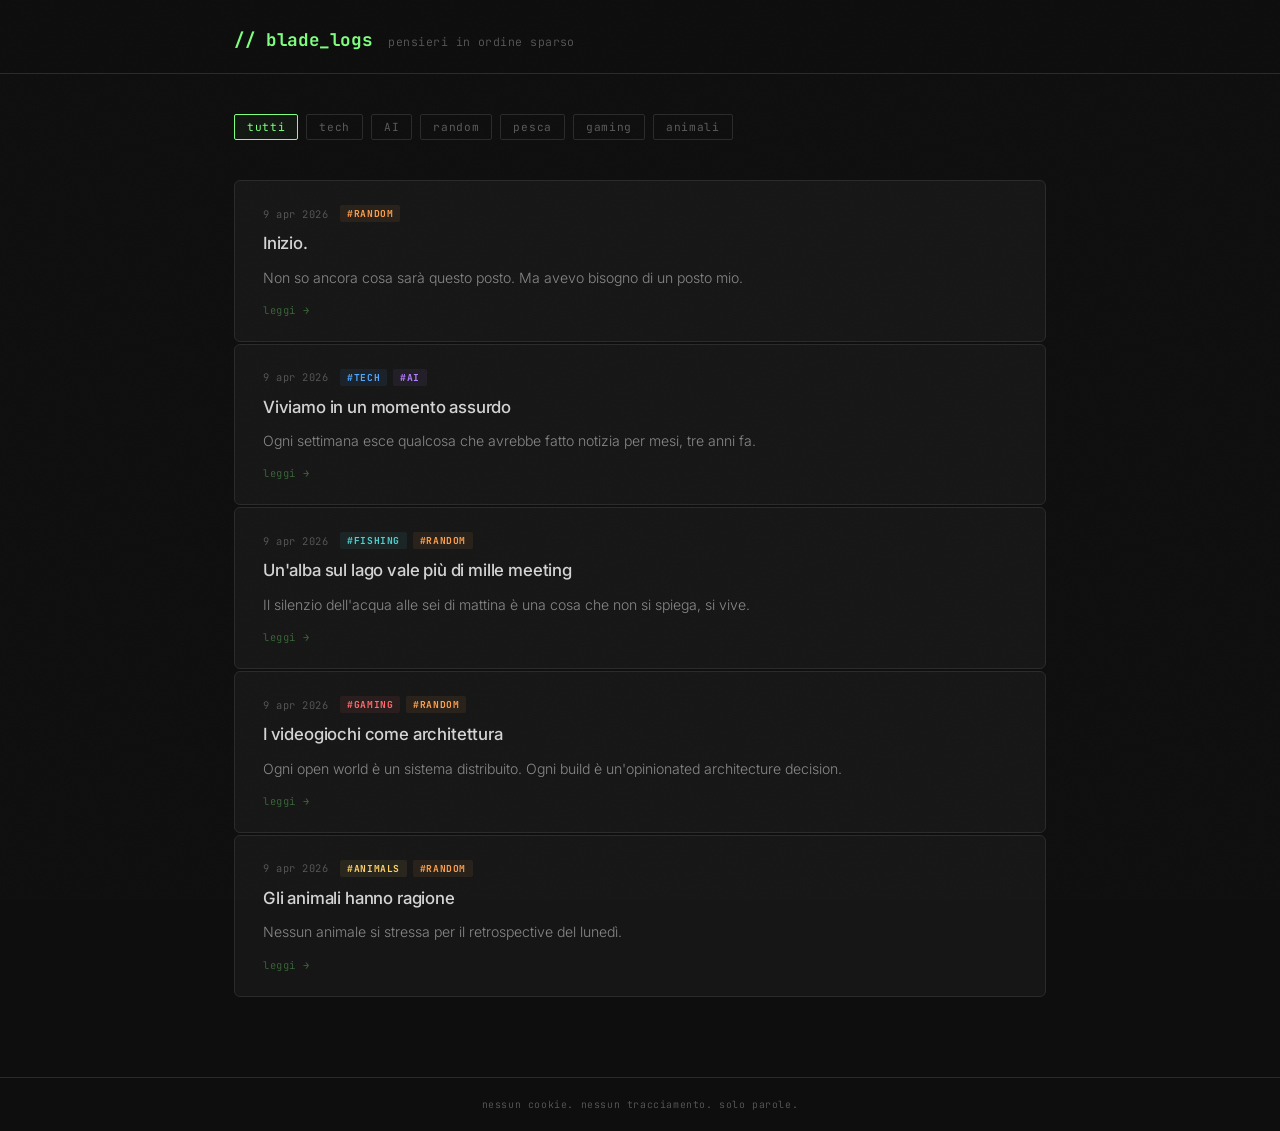
==== index.html @ e1bbc248 "init: blade_logs — blog personale minimale" ====
<!DOCTYPE html>
<html lang="it">
<head>
  <meta charset="UTF-8" />
  <meta name="viewport" content="width=device-width, initial-scale=1.0" />
  <title>// blade_logs</title>
  <link rel="preconnect" href="https://fonts.googleapis.com" />
  <link rel="preconnect" href="https://fonts.gstatic.com" crossorigin />
  <link href="https://fonts.googleapis.com/css2?family=JetBrains+Mono:wght@300;400;700&family=Inter:wght@300;400;500&display=swap" rel="stylesheet" />
  <link rel="stylesheet" href="style.css" />
</head>
<body>
  <div class="noise"></div>

  <header class="site-header">
    <div class="header-inner">
      <span class="site-title">// blade_logs</span>
      <span class="site-sub">pensieri in ordine sparso</span>
    </div>
  </header>

  <main class="main-content">
    <section class="filter-bar">
      <button class="tag-btn active" data-tag="all">tutti</button>
      <button class="tag-btn" data-tag="tech">tech</button>
      <button class="tag-btn" data-tag="ai">AI</button>
      <button class="tag-btn" data-tag="random">random</button>
      <button class="tag-btn" data-tag="fishing">pesca</button>
      <button class="tag-btn" data-tag="gaming">gaming</button>
      <button class="tag-btn" data-tag="animals">animali</button>
    </section>

    <section class="posts-grid" id="postsGrid"></section>
  </main>

  <div class="post-overlay" id="postOverlay">
    <div class="post-modal" id="postModal">
      <button class="close-btn" id="closeBtn">&#x2715;</button>
      <div class="post-modal-inner" id="postModalInner"></div>
    </div>
  </div>

  <footer class="site-footer">
    <span>nessun cookie. nessun tracciamento. solo parole.</span>
  </footer>

  <script src="posts.js"></script>
  <script src="app.js"></script>
</body>
</html>
---- style.css ----
*, *::before, *::after {
  box-sizing: border-box;
  margin: 0;
  padding: 0;
}

:root {
  --bg: #0e0e0e;
  --surface: #161616;
  --surface-hover: #1f1f1f;
  --border: #2a2a2a;
  --text: #d4d4d4;
  --text-muted: #5a5a5a;
  --text-dim: #888;
  --accent: #7fff7f;
  --accent-dim: #3a6b3a;
  --tag-tech: #4fa8ff;
  --tag-ai: #b47fff;
  --tag-random: #ff9f4a;
  --tag-fishing: #4fcfcf;
  --tag-gaming: #ff6b6b;
  --tag-animals: #ffd166;
  --font-mono: 'JetBrains Mono', monospace;
  --font-sans: 'Inter', sans-serif;
  --radius: 6px;
  --transition: 0.18s ease;
}

html {
  font-size: 16px;
  scroll-behavior: smooth;
}

body {
  background-color: var(--bg);
  color: var(--text);
  font-family: var(--font-sans);
  font-weight: 300;
  min-height: 100vh;
  display: flex;
  flex-direction: column;
  overflow-x: hidden;
}

/* Noise overlay */
.noise {
  pointer-events: none;
  position: fixed;
  inset: 0;
  z-index: 999;
  opacity: 0.025;
  background-image: url("data:image/svg+xml,%3Csvg viewBox='0 0 200 200' xmlns='http://www.w3.org/2000/svg'%3E%3Cfilter id='n'%3E%3CfeTurbulence type='fractalNoise' baseFrequency='0.9' numOctaves='4' stitchTiles='stitch'/%3E%3C/filter%3E%3Crect width='100%25' height='100%25' filter='url(%23n)'/%3E%3C/svg%3E");
  background-size: 200px;
}

/* ── HEADER ───────────────────────────────────── */
.site-header {
  border-bottom: 1px solid var(--border);
  padding: 28px 0 22px;
  position: sticky;
  top: 0;
  background: rgba(14, 14, 14, 0.92);
  backdrop-filter: blur(12px);
  z-index: 100;
}

.header-inner {
  max-width: 860px;
  margin: 0 auto;
  padding: 0 24px;
  display: flex;
  align-items: baseline;
  gap: 16px;
  flex-wrap: wrap;
}

.site-title {
  font-family: var(--font-mono);
  font-size: 1.1rem;
  font-weight: 700;
  color: var(--accent);
  letter-spacing: -0.02em;
}

.site-sub {
  font-family: var(--font-mono);
  font-size: 0.72rem;
  color: var(--text-muted);
  letter-spacing: 0.04em;
}

/* ── MAIN ─────────────────────────────────────── */
.main-content {
  flex: 1;
  max-width: 860px;
  width: 100%;
  margin: 0 auto;
  padding: 40px 24px 80px;
}

/* ── FILTER BAR ───────────────────────────────── */
.filter-bar {
  display: flex;
  gap: 8px;
  flex-wrap: wrap;
  margin-bottom: 40px;
}

.tag-btn {
  background: transparent;
  border: 1px solid var(--border);
  color: var(--text-muted);
  font-family: var(--font-mono);
  font-size: 0.7rem;
  letter-spacing: 0.06em;
  padding: 5px 12px;
  border-radius: 2px;
  cursor: pointer;
  transition: all var(--transition);
}

.tag-btn:hover {
  border-color: var(--text-dim);
  color: var(--text);
}

.tag-btn.active {
  border-color: var(--accent);
  color: var(--accent);
  background: rgba(127, 255, 127, 0.04);
}

/* ── POSTS GRID ───────────────────────────────── */
.posts-grid {
  display: grid;
  grid-template-columns: 1fr;
  gap: 2px;
}

/* ── POST CARD ────────────────────────────────── */
.post-card {
  background: var(--surface);
  border: 1px solid var(--border);
  border-radius: var(--radius);
  padding: 24px 28px;
  cursor: pointer;
  transition: background var(--transition), border-color var(--transition), transform var(--transition);
  display: flex;
  flex-direction: column;
  gap: 10px;
  position: relative;
  overflow: hidden;
}

.post-card::before {
  content: '';
  position: absolute;
  left: 0;
  top: 0;
  bottom: 0;
  width: 3px;
  background: transparent;
  transition: background var(--transition);
  border-radius: var(--radius) 0 0 var(--radius);
}

.post-card:hover {
  background: var(--surface-hover);
  border-color: #3a3a3a;
  transform: translateX(3px);
}

.post-card:hover::before {
  background: var(--accent);
}

.post-card-top {
  display: flex;
  align-items: center;
  gap: 12px;
  flex-wrap: wrap;
}

.post-date {
  font-family: var(--font-mono);
  font-size: 0.65rem;
  color: var(--text-muted);
  letter-spacing: 0.05em;
}

.post-tags {
  display: flex;
  gap: 6px;
  flex-wrap: wrap;
}

.tag {
  font-family: var(--font-mono);
  font-size: 0.6rem;
  letter-spacing: 0.06em;
  padding: 2px 7px;
  border-radius: 2px;
  font-weight: 700;
  text-transform: uppercase;
}

.tag-tech  { color: var(--tag-tech);    background: rgba(79,168,255,0.08); }
.tag-ai    { color: var(--tag-ai);      background: rgba(180,127,255,0.08); }
.tag-random { color: var(--tag-random); background: rgba(255,159,74,0.08); }
.tag-fishing { color: var(--tag-fishing); background: rgba(79,207,207,0.08); }
.tag-gaming { color: var(--tag-gaming); background: rgba(255,107,107,0.08); }
.tag-animals { color: var(--tag-animals); background: rgba(255,209,102,0.08); }

.post-title {
  font-family: var(--font-sans);
  font-size: 1.05rem;
  font-weight: 500;
  color: var(--text);
  line-height: 1.4;
  letter-spacing: -0.01em;
}

.post-excerpt {
  font-size: 0.88rem;
  color: var(--text-dim);
  line-height: 1.65;
  font-weight: 300;
}

.post-read-more {
  font-family: var(--font-mono);
  font-size: 0.65rem;
  color: var(--accent-dim);
  letter-spacing: 0.06em;
  margin-top: 4px;
  transition: color var(--transition);
}

.post-card:hover .post-read-more {
  color: var(--accent);
}

/* ── MODAL ────────────────────────────────────── */
.post-overlay {
  position: fixed;
  inset: 0;
  background: rgba(0, 0, 0, 0.75);
  z-index: 200;
  display: none;
  align-items: flex-start;
  justify-content: center;
  padding: 60px 16px 40px;
  backdrop-filter: blur(4px);
  overflow-y: auto;
}

.post-overlay.open {
  display: flex;
}

.post-modal {
  background: var(--surface);
  border: 1px solid var(--border);
  border-radius: var(--radius);
  width: 100%;
  max-width: 680px;
  padding: 48px 44px;
  position: relative;
  animation: slideUp 0.22s ease;
}

@keyframes slideUp {
  from { opacity: 0; transform: translateY(16px); }
  to   { opacity: 1; transform: translateY(0); }
}

.close-btn {
  position: absolute;
  top: 20px;
  right: 20px;
  background: transparent;
  border: 1px solid var(--border);
  color: var(--text-muted);
  font-size: 0.8rem;
  width: 30px;
  height: 30px;
  border-radius: 3px;
  cursor: pointer;
  display: flex;
  align-items: center;
  justify-content: center;
  transition: all var(--transition);
}

.close-btn:hover {
  border-color: var(--text);
  color: var(--text);
}

.post-modal-inner .modal-date {
  font-family: var(--font-mono);
  font-size: 0.65rem;
  color: var(--text-muted);
  letter-spacing: 0.05em;
  margin-bottom: 8px;
}

.post-modal-inner .modal-tags {
  display: flex;
  gap: 6px;
  flex-wrap: wrap;
  margin-bottom: 20px;
}

.post-modal-inner .modal-title {
  font-family: var(--font-sans);
  font-size: 1.45rem;
  font-weight: 500;
  color: var(--text);
  line-height: 1.35;
  letter-spacing: -0.02em;
  margin-bottom: 28px;
}

.post-modal-inner .modal-body {
  font-size: 0.95rem;
  line-height: 1.8;
  color: var(--text);
  font-weight: 300;
}

.post-modal-inner .modal-body p {
  margin-bottom: 1.2em;
}

.post-modal-inner .modal-body p:last-child {
  margin-bottom: 0;
}

.post-modal-inner .modal-body code {
  font-family: var(--font-mono);
  font-size: 0.85em;
  background: rgba(127,255,127,0.06);
  color: var(--accent);
  padding: 1px 6px;
  border-radius: 3px;
}

.post-modal-inner .modal-body blockquote {
  border-left: 2px solid var(--accent-dim);
  padding-left: 16px;
  color: var(--text-dim);
  font-style: italic;
  margin: 1.2em 0;
}

/* ── FOOTER ───────────────────────────────────── */
.site-footer {
  border-top: 1px solid var(--border);
  padding: 20px 24px;
  text-align: center;
  font-family: var(--font-mono);
  font-size: 0.62rem;
  color: var(--text-muted);
  letter-spacing: 0.06em;
}

/* ── EMPTY STATE ──────────────────────────────── */
.empty-state {
  text-align: center;
  padding: 80px 0;
  font-family: var(--font-mono);
  font-size: 0.8rem;
  color: var(--text-muted);
  letter-spacing: 0.04em;
}

/* ── SCROLLBAR ────────────────────────────────── */
::-webkit-scrollbar { width: 6px; height: 6px; }
::-webkit-scrollbar-track { background: var(--bg); }
::-webkit-scrollbar-thumb { background: var(--border); border-radius: 3px; }
::-webkit-scrollbar-thumb:hover { background: #3a3a3a; }

/* ── RESPONSIVE ───────────────────────────────── */
@media (max-width: 600px) {
  .post-modal {
    padding: 36px 24px;
  }
  .post-card {
    padding: 20px 20px;
  }
}
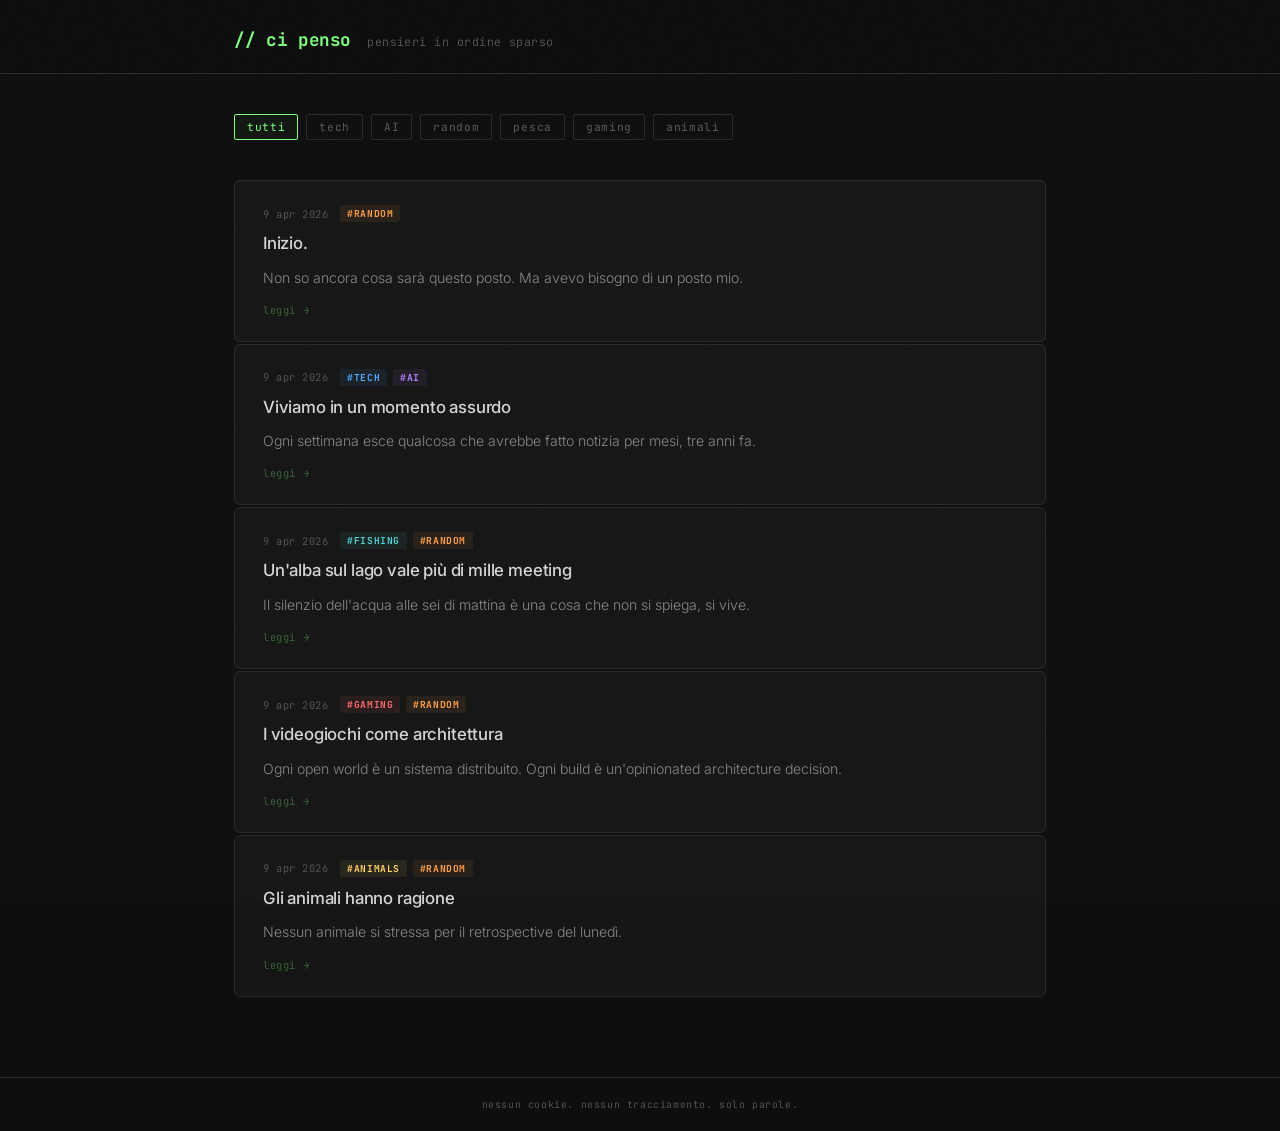
==== commit b7ec47ea: "rename: blade_logs → ci penso" ====
--- a/index.html
+++ b/index.html
@@ -3,7 +3,7 @@
 <head>
   <meta charset="UTF-8" />
   <meta name="viewport" content="width=device-width, initial-scale=1.0" />
-  <title>// blade_logs</title>
+  <title>// ci penso</title>
   <link rel="preconnect" href="https://fonts.googleapis.com" />
   <link rel="preconnect" href="https://fonts.gstatic.com" crossorigin />
   <link href="https://fonts.googleapis.com/css2?family=JetBrains+Mono:wght@300;400;700&family=Inter:wght@300;400;500&display=swap" rel="stylesheet" />
@@ -14,7 +14,7 @@
 
   <header class="site-header">
     <div class="header-inner">
-      <span class="site-title">// blade_logs</span>
+      <span class="site-title">// ci penso</span>
       <span class="site-sub">pensieri in ordine sparso</span>
     </div>
   </header>
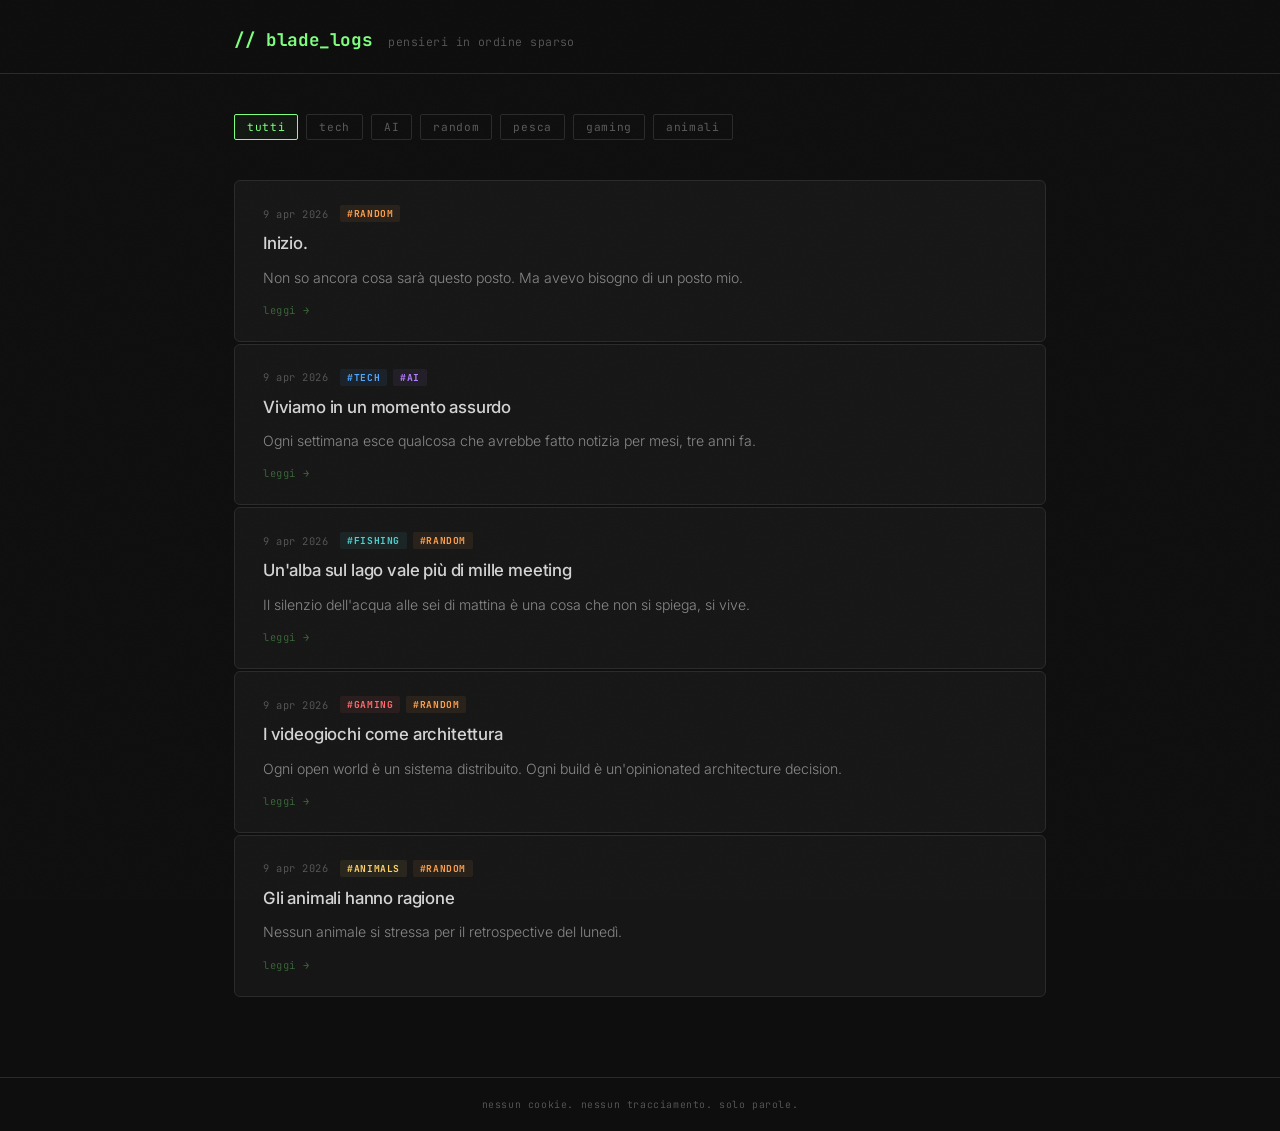
==== commit 66f4376f: "rebrand: rename site from 'ci penso' to 'blade_logs' Agent-Logs-Url: https://github.com/bladepina/si" ====
--- a/index.html
+++ b/index.html
@@ -3,7 +3,7 @@
 <head>
   <meta charset="UTF-8" />
   <meta name="viewport" content="width=device-width, initial-scale=1.0" />
-  <title>// ci penso</title>
+  <title>// blade_logs</title>
   <link rel="preconnect" href="https://fonts.googleapis.com" />
   <link rel="preconnect" href="https://fonts.gstatic.com" crossorigin />
   <link href="https://fonts.googleapis.com/css2?family=JetBrains+Mono:wght@300;400;700&family=Inter:wght@300;400;500&display=swap" rel="stylesheet" />
@@ -14,7 +14,7 @@
 
   <header class="site-header">
     <div class="header-inner">
-      <span class="site-title">// ci penso</span>
+      <span class="site-title">// blade_logs</span>
       <span class="site-sub">pensieri in ordine sparso</span>
     </div>
   </header>
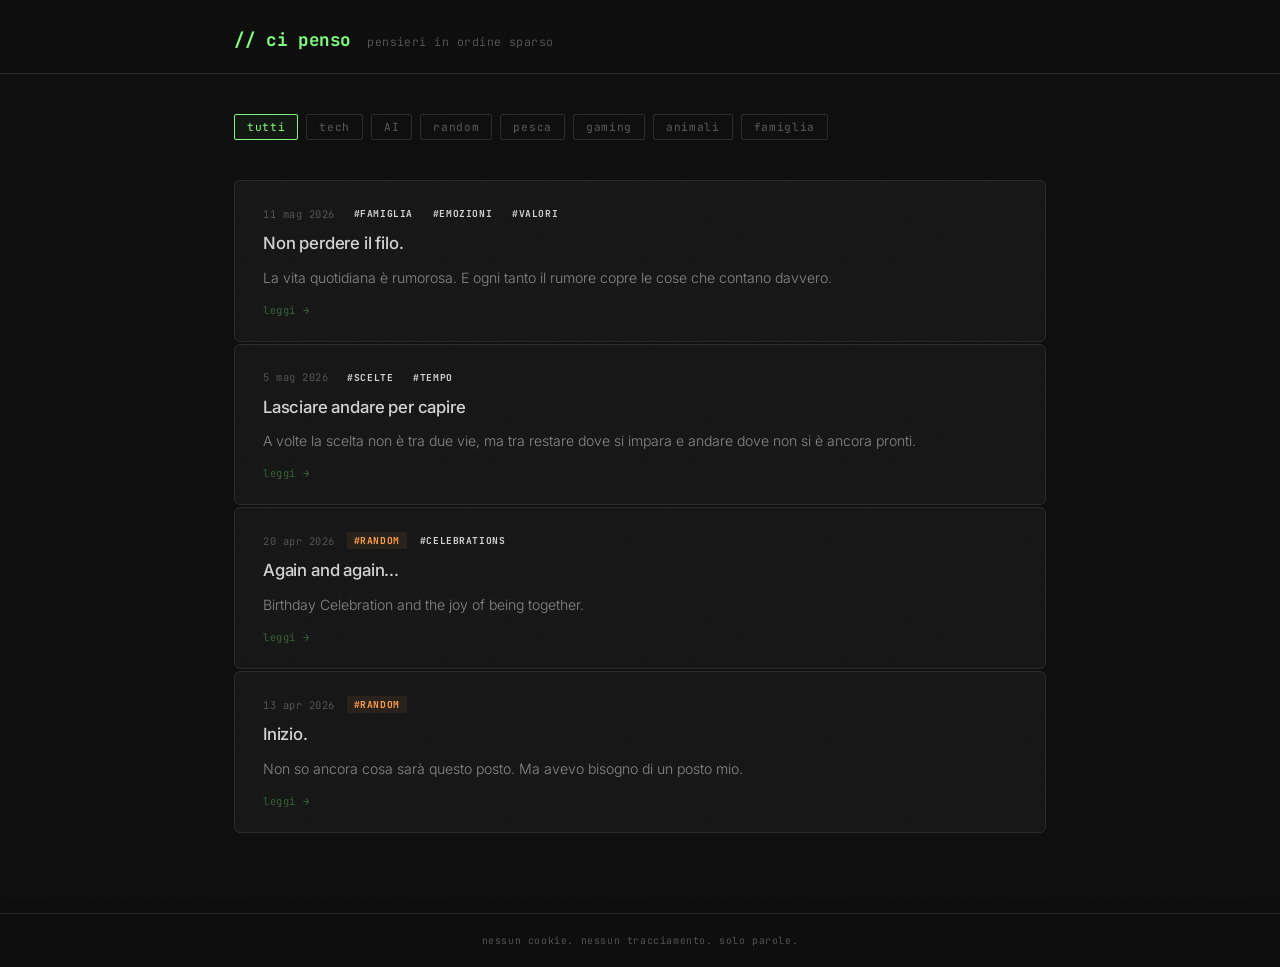
==== commit 9b6cf2fb: "feat(posts): add 'famiglia' tag button to filter options" ====
--- a/index.html
+++ b/index.html
@@ -3,7 +3,7 @@
 <head>
   <meta charset="UTF-8" />
   <meta name="viewport" content="width=device-width, initial-scale=1.0" />
-  <title>// blade_logs</title>
+  <title>// ci penso</title>
   <link rel="preconnect" href="https://fonts.googleapis.com" />
   <link rel="preconnect" href="https://fonts.gstatic.com" crossorigin />
   <link href="https://fonts.googleapis.com/css2?family=JetBrains+Mono:wght@300;400;700&family=Inter:wght@300;400;500&display=swap" rel="stylesheet" />
@@ -14,7 +14,7 @@
 
   <header class="site-header">
     <div class="header-inner">
-      <span class="site-title">// blade_logs</span>
+      <span class="site-title">// ci penso</span>
       <span class="site-sub">pensieri in ordine sparso</span>
     </div>
   </header>
@@ -28,6 +28,7 @@
       <button class="tag-btn" data-tag="fishing">pesca</button>
       <button class="tag-btn" data-tag="gaming">gaming</button>
       <button class="tag-btn" data-tag="animals">animali</button>
+      <button class="tag-btn" data-tag="famiglia">famiglia</button>
     </section>
 
     <section class="posts-grid" id="postsGrid"></section>
